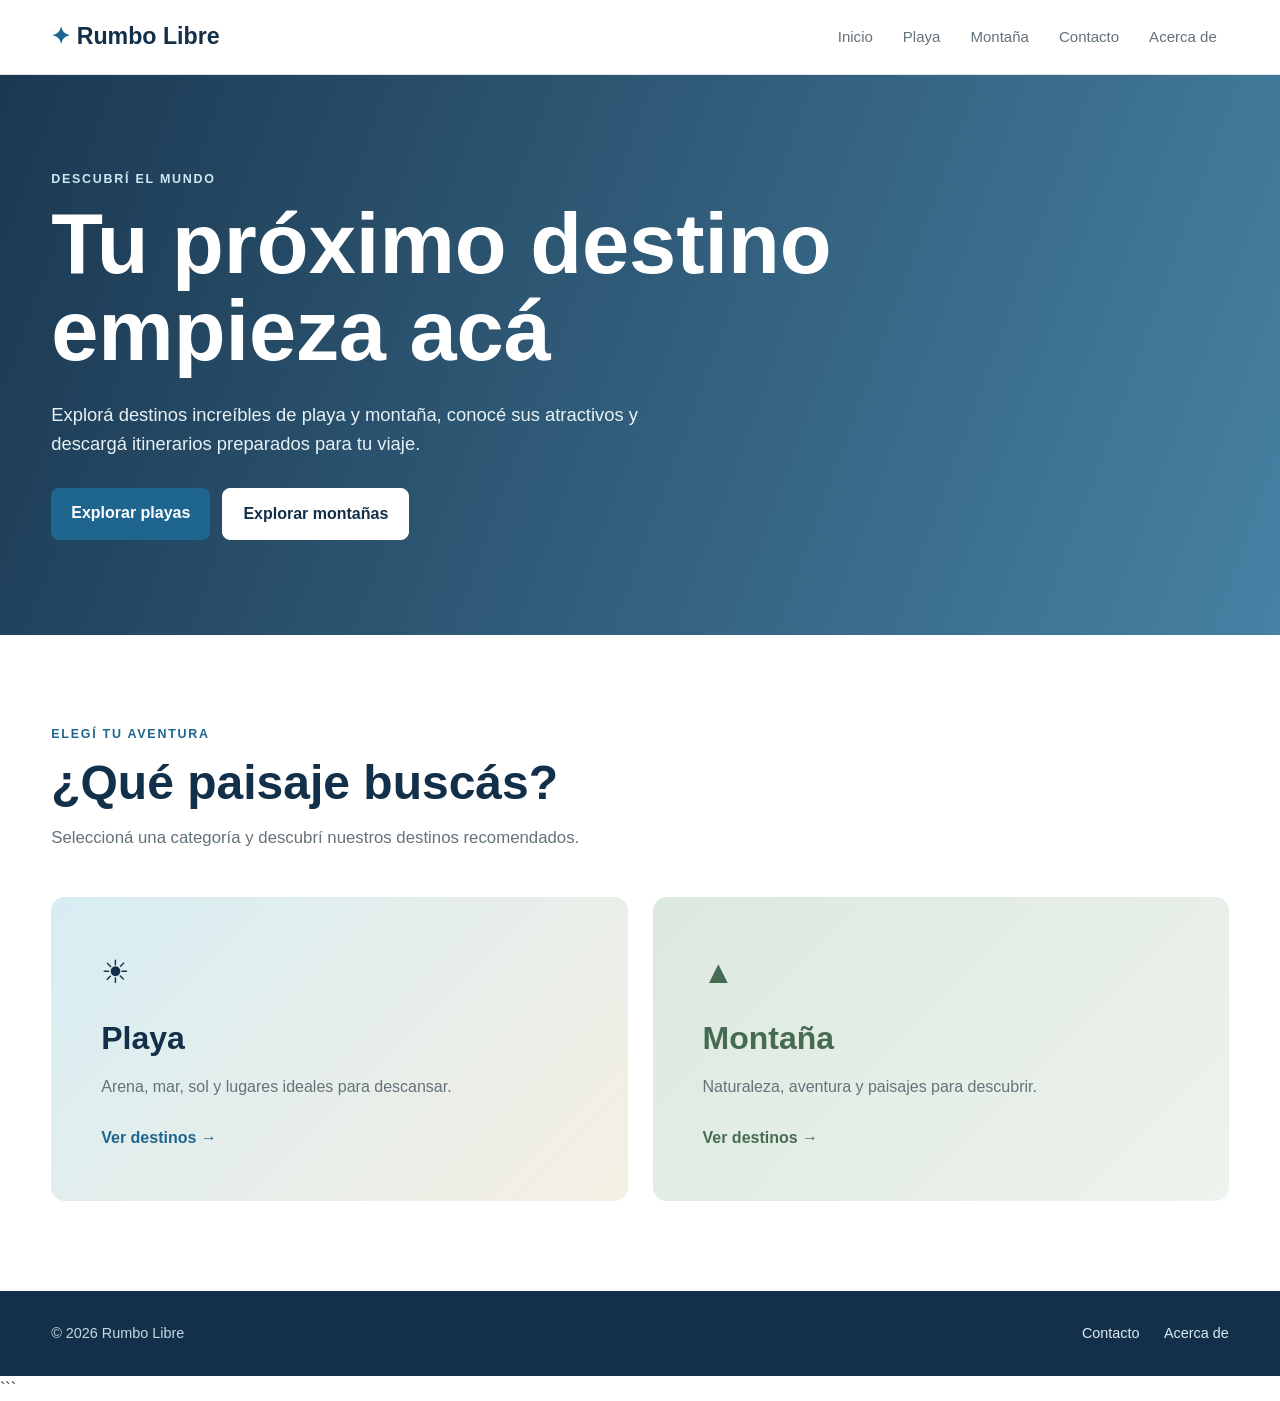
==== ChatGPT/turismo/index.html @ 8d8e6412 "Paginas de iAs finalizadas" ====
<!DOCTYPE html>
<html lang="es">
<head>
    <meta charset="UTF-8">
    <meta name="viewport" content="width=device-width, initial-scale=1.0">
    <meta name="description" content="Descubrí destinos turísticos de playa y montaña.">
    <title>Rumbo Libre - Destinos turísticos</title>
    <link rel="stylesheet" href="estilosIA.css">
</head>

<body>

    <header class="encabezado">
        <div class="contenedor">
            <a href="index.html" class="logo">Rumbo Libre</a>

            <nav class="navegacion">
                <a href="index.html">Inicio</a>
                <a href="playa.html">Playa</a>
                <a href="montana.html">Montaña</a>
                <a href="contacto.html">Contacto</a>
                <a href="acerca.html">Acerca de</a>
            </nav>
        </div>
    </header>

    <main>

        <section class="hero">
            <div class="contenedor hero-contenido">
                <p class="etiqueta">DESCUBRÍ EL MUNDO</p>

                <h1>Tu próximo destino<br>empieza acá</h1>

                <p>
                    Explorá destinos increíbles de playa y montaña,
                    conocé sus atractivos y descargá itinerarios
                    preparados para tu viaje.
                </p>

                <div class="botones">
                    <a href="playa.html" class="boton boton-principal">
                        Explorar playas
                    </a>

                    <a href="montana.html" class="boton boton-secundario">
                        Explorar montañas
                    </a>
                </div>
            </div>
        </section>

        <section class="destinos-inicio">
            <div class="contenedor">

                <div class="titulo-seccion">
                    <p class="etiqueta">ELEGÍ TU AVENTURA</p>
                    <h2>¿Qué paisaje buscás?</h2>
                    <p>
                        Seleccioná una categoría y descubrí nuestros
                        destinos recomendados.
                    </p>
                </div>

                <div class="categorias">

                    <a href="playa.html" class="categoria tarjeta-playa">
                        <div class="categoria-contenido">
                            <span class="categoria-icono">☀</span>
                            <h3>Playa</h3>
                            <p>
                                Arena, mar, sol y lugares ideales
                                para descansar.
                            </p>
                            <span class="categoria-link">
                                Ver destinos →
                            </span>
                        </div>
                    </a>

                    <a href="montana.html" class="categoria tarjeta-montana">
                        <div class="categoria-contenido">
                            <span class="categoria-icono">▲</span>
                            <h3>Montaña</h3>
                            <p>
                                Naturaleza, aventura y paisajes
                                para descubrir.
                            </p>
                            <span class="categoria-link">
                                Ver destinos →
                            </span>
                        </div>
                    </a>

                </div>

            </div>
        </section>

    </main>

    <footer class="pie">
        <div class="contenedor pie-contenido">
            <p>© 2026 Rumbo Libre</p>

            <div>
                <a href="contacto.html">Contacto</a>
                <a href="acerca.html">Acerca de</a>
            </div>
        </div>
    </footer>

</body>
</html>
```
---- ChatGPT/turismo/estilosIA.css ----
/* =========================================================
   RUMBO LIBRE
   Hoja de estilos principal
   ========================================================= */


/* =========================================================
   VARIABLES
   ========================================================= */

:root {

    --azul-profundo: #12304a;

    --azul: #1e668f;

    --celeste: #e8f4f8;

    --verde: #476b52;

    --verde-claro: #edf3ed;

    --arena: #f5efe3;

    --blanco: #ffffff;

    --texto: #263238;

    --texto-suave: #64727a;

    --borde: #dce4e7;

    --sombra:
        0 10px 30px rgba(18, 48, 74, 0.10);

    --radio: 14px;

    --ancho: 1180px;
}



/* =========================================================
   RESET
   ========================================================= */

* {

    box-sizing: border-box;

    margin: 0;

    padding: 0;

}


html {

    scroll-behavior: smooth;

}


body {

    font-family:
        Arial,
        Helvetica,
        sans-serif;

    background-color: var(--blanco);

    color: var(--texto);

    line-height: 1.6;

}


img {

    display: block;

    max-width: 100%;

}


a {

    color: inherit;

    text-decoration: none;

}


button,
input,
textarea {

    font: inherit;

}



/* =========================================================
   ELEMENTOS GENERALES
   ========================================================= */

.contenedor {

    width: min(92%, var(--ancho));

    margin: 0 auto;

}


.etiqueta {

    color: var(--azul);

    font-size: 0.78rem;

    font-weight: bold;

    letter-spacing: 0.14em;

    margin-bottom: 10px;

}


.boton {

    display: inline-block;

    border: none;

    border-radius: 8px;

    cursor: pointer;

    font-weight: bold;

    padding: 12px 20px;

    text-align: center;

    transition:
        transform 0.2s ease,
        box-shadow 0.2s ease,
        background-color 0.2s ease;

}


.boton:hover {

    transform: translateY(-2px);

    box-shadow:
        0 7px 18px rgba(18, 48, 74, 0.18);

}


.boton-principal {

    background-color: var(--azul);

    color: var(--blanco);

}


.boton-principal:hover {

    background-color: var(--azul-profundo);

}


.boton-secundario {

    background-color: var(--blanco);

    border: 1px solid var(--blanco);

    color: var(--azul-profundo);

}


.boton-secundario:hover {

    background-color: var(--arena);

}



/* =========================================================
   ENLACES DE ITINERARIO
   ========================================================= */

.enlace-itinerario {

    color: var(--azul);

    font-size: 0.9rem;

    font-weight: bold;

    text-decoration: underline;

}


.enlace-itinerario:hover {

    color: var(--azul-profundo);

}



/* =========================================================
   HEADER / NAVEGACIÓN
   ========================================================= */

.encabezado {

    background-color: var(--blanco);

    border-bottom:
        1px solid var(--borde);

    position: relative;

    z-index: 10;

}


.encabezado .contenedor {

    align-items: center;

    display: flex;

    justify-content: space-between;

    min-height: 74px;

    gap: 30px;

}


.logo {

    color: var(--azul-profundo);

    font-size: 1.45rem;

    font-weight: 800;

    white-space: nowrap;

}


.logo::before {

    content: "✦ ";

    color: var(--azul);

}


.navegacion {

    align-items: center;

    display: flex;

    flex-wrap: wrap;

    gap: 6px;

}


.navegacion a {

    border-radius: 7px;

    color: var(--texto-suave);

    font-size: 0.94rem;

    padding: 8px 12px;

    transition:
        color 0.2s ease,
        background-color 0.2s ease;

}


.navegacion a:hover {

    background-color: var(--celeste);

    color: var(--azul-profundo);

}


.navegacion a.activo {

    background-color: var(--azul-profundo);

    color: var(--blanco);

}



/* =========================================================
   HERO
   ========================================================= */

.hero {

    align-items: center;

    background:
        linear-gradient(
            110deg,
            rgba(18, 48, 74, 0.96),
            rgba(30, 102, 143, 0.82)
        );

    color: var(--blanco);

    display: flex;

    min-height: 560px;

}


.hero-contenido {

    max-width: 1180px;

}


.hero .etiqueta {

    color: #cce9f2;

}


.hero h1 {

    font-size:
        clamp(2.7rem, 7vw, 5.3rem);

    line-height: 1.03;

    margin-bottom: 25px;

    max-width: 850px;

}


.hero p:not(.etiqueta) {

    color: #e6f1f5;

    font-size: 1.15rem;

    max-width: 650px;

}


.botones {

    display: flex;

    flex-wrap: wrap;

    gap: 12px;

    margin-top: 30px;

}



/* =========================================================
   CATEGORÍAS
   ========================================================= */

.destinos-inicio {

    padding: 90px 0;

}


.titulo-seccion {

    margin-bottom: 45px;

    max-width: 750px;

}


.titulo-seccion h1,
.titulo-seccion h2 {

    color: var(--azul-profundo);

    font-size:
        clamp(2rem, 4vw, 3rem);

    line-height: 1.15;

    margin-bottom: 15px;

}


.titulo-seccion > p:last-child {

    color: var(--texto-suave);

    font-size: 1.05rem;

}


.categorias {

    display: grid;

    grid-template-columns:
        repeat(2, 1fr);

    gap: 25px;

}


.categoria {

    border-radius: var(--radio);

    min-height: 300px;

    overflow: hidden;

    position: relative;

    transition:
        transform 0.25s ease,
        box-shadow 0.25s ease;

}


.categoria:hover {

    box-shadow: var(--sombra);

    transform: translateY(-5px);

}


.tarjeta-playa {

    background:
        linear-gradient(
            135deg,
            #d7edf3,
            #f5efe3
        );

}


.tarjeta-montana {

    background:
        linear-gradient(
            135deg,
            #dce9df,
            #edf3ed
        );

}


.categoria-contenido {

    display: flex;

    flex-direction: column;

    height: 100%;

    justify-content: center;

    padding: 50px;

}


.categoria-icono {

    color: var(--azul-profundo);

    font-size: 2rem;

    margin-bottom: 15px;

}


.tarjeta-montana .categoria-icono {

    color: var(--verde);

}


.categoria h3 {

    color: var(--azul-profundo);

    font-size: 2rem;

    margin-bottom: 10px;

}


.tarjeta-montana h3 {

    color: var(--verde);

}


.categoria p {

    color: var(--texto-suave);

    max-width: 450px;

}


.categoria-link {

    color: var(--azul);

    font-weight: bold;

    margin-top: 25px;

}


.tarjeta-montana .categoria-link {

    color: var(--verde);

}



/* =========================================================
   CABECERA DE CATEGORÍAS
   ========================================================= */

.cabecera-categoria {

    color: var(--blanco);

    padding: 90px 0;

}


.playa-header {

    background:
        linear-gradient(
            120deg,
            var(--azul-profundo),
            var(--azul)
        );

}


.montana-header {

    background:
        linear-gradient(
            120deg,
            #304c39,
            var(--verde)
        );

}


.cabecera-categoria .etiqueta {

    color: #d8edf3;

}


.montana-header .etiqueta {

    color: #dce9df;

}


.cabecera-categoria h1 {

    font-size:
        clamp(2.4rem, 6vw, 4rem);

    line-height: 1.1;

    margin-bottom: 15px;

}


.cabecera-categoria p:last-child {

    color: #e4eef2;

    font-size: 1.1rem;

    max-width: 650px;

}



/* =========================================================
   DESTINOS
   ========================================================= */

.lista-destinos {

    padding: 75px 0 100px;

}


.grid-destinos {

    display: grid;

    grid-template-columns:
        repeat(3, 1fr);

    gap: 28px;

}


.destino {

    background-color: var(--blanco);

    border:
        1px solid var(--borde);

    border-radius: var(--radio);

    box-shadow:
        0 5px 18px rgba(18, 48, 74, 0.06);

    overflow: hidden;

    transition:
        transform 0.25s ease,
        box-shadow 0.25s ease;

}


.destino:hover {

    box-shadow: var(--sombra);

    transform: translateY(-5px);

}


.destino img {

    aspect-ratio: 16 / 10;

    object-fit: cover;

    width: 100%;

}


.destino-contenido {

    padding: 25px;

}


.destino-categoria {

    color: var(--azul);

    font-size: 0.72rem;

    font-weight: bold;

    letter-spacing: 0.12em;

}


.destino h2 {

    color: var(--azul-profundo);

    font-size: 1.6rem;

    line-height: 1.2;

    margin: 7px 0 12px;

}


.destino p {

    color: var(--texto-suave);

    font-size: 0.95rem;

    margin-bottom: 18px;

}



/* =========================================================
   PÁGINAS SIMPLES
   ========================================================= */

.pagina-simple {

    min-height:
        calc(100vh - 150px);

    padding: 80px 0 100px;

}



/* =========================================================
   FORMULARIO
   ========================================================= */

.formulario-contenedor {

    background-color: var(--celeste);

    border-radius: var(--radio);

    max-width: 760px;

    padding: 35px;

}


.formulario {

    display: flex;

    flex-direction: column;

    gap: 22px;

}


.campo {

    display: flex;

    flex-direction: column;

    gap: 8px;

}


.campo label {

    color: var(--azul-profundo);

    font-size: 0.92rem;

    font-weight: bold;

}


.campo input,
.campo textarea {

    background-color: var(--blanco);

    border:
        1px solid var(--borde);

    border-radius: 8px;

    color: var(--texto);

    outline: none;

    padding: 13px 15px;

    transition:
        border-color 0.2s ease,
        box-shadow 0.2s ease;

}


.campo input:focus,
.campo textarea:focus {

    border-color: var(--azul);

    box-shadow:
        0 0 0 3px
        rgba(30, 102, 143, 0.12);

}


.campo textarea {

    min-height: 150px;

    resize: vertical;

}


.formulario .boton {

    align-self: flex-start;

}



/* =========================================================
   ACERCA DE
   ========================================================= */

.acerca-grid {

    align-items: start;

    display: grid;

    grid-template-columns:
        1.5fr 1fr;

    gap: 60px;

}


.acerca-texto h2 {

    color: var(--azul-profundo);

    font-size: 1.8rem;

    margin-bottom: 20px;

}


.acerca-texto p {

    color: var(--texto-suave);

    margin-bottom: 18px;

}


.acerca-datos {

    display: grid;

    grid-template-columns:
        repeat(3, 1fr);

    gap: 15px;

}


.dato {

    background-color: var(--arena);

    border-radius: var(--radio);

    padding: 25px 15px;

    text-align: center;

}


.dato strong {

    color: var(--azul-profundo);

    display: block;

    font-size: 1.8rem;

}


.dato span {

    color: var(--texto-suave);

    font-size: 0.85rem;

}



/* =========================================================
   FOOTER
   ========================================================= */

.pie {

    background-color: var(--azul-profundo);

    color: var(--blanco);

}


.pie-contenido {

    align-items: center;

    display: flex;

    justify-content: space-between;

    min-height: 85px;

}


.pie p {

    color: #c8d7df;

    font-size: 0.9rem;

}


.pie a {

    color: #dce9ef;

    font-size: 0.9rem;

    margin-left: 20px;

}


.pie a:hover {

    text-decoration: underline;

}



/* =========================================================
   RESPONSIVE - TABLET
   ========================================================= */

@media (max-width: 900px) {

    .encabezado .contenedor {

        align-items: flex-start;

        flex-direction: column;

        gap: 10px;

        padding: 17px 0;

    }


    .navegacion {

        width: 100%;

    }


    .navegacion a {

        padding: 7px 9px;

    }


    .grid-destinos {

        grid-template-columns:
            repeat(2, 1fr);

    }


    .acerca-grid {

        grid-template-columns: 1fr;

        gap: 35px;

    }

}



/* =========================================================
   RESPONSIVE - MOBILE
   ========================================================= */

@media (max-width: 600px) {

    .contenedor {

        width: min(90%, var(--ancho));

    }


    .encabezado .contenedor {

        min-height: auto;

    }


    .logo {

        font-size: 1.3rem;

    }


    .navegacion {

        gap: 3px;

    }


    .navegacion a {

        font-size: 0.82rem;

        padding: 6px 7px;

    }


    .hero {

        min-height: 520px;

    }


    .hero h1 {

        font-size: 2.65rem;

    }


    .hero p:not(.etiqueta) {

        font-size: 1rem;

    }


    .botones {

        flex-direction: column;

    }


    .botones .boton {

        width: 100%;

    }


    .destinos-inicio {

        padding: 65px 0;

    }


    .categorias {

        grid-template-columns: 1fr;

    }


    .categoria-contenido {

        padding: 35px;

    }


    .cabecera-categoria {

        padding: 65px 0;

    }


    .cabecera-categoria h1 {

        font-size: 2.5rem;

    }


    .lista-destinos {

        padding: 55px 0 70px;

    }


    .grid-destinos {

        grid-template-columns: 1fr;

    }


    .pagina-simple {

        padding: 60px 0 70px;

    }


    .titulo-seccion h1,
    .titulo-seccion h2 {

        font-size: 2.2rem;

    }


    .formulario-contenedor {

        padding: 22px;

    }


    .formulario .boton {

        width: 100%;

    }


    .acerca-datos {

        grid-template-columns: 1fr;

    }


    .pie-contenido {

        align-items: flex-start;

        flex-direction: column;

        gap: 12px;

        justify-content: center;

        padding: 20px 0;

    }


    .pie a {

        margin-left: 0;

        margin-right: 15px;

    }

}
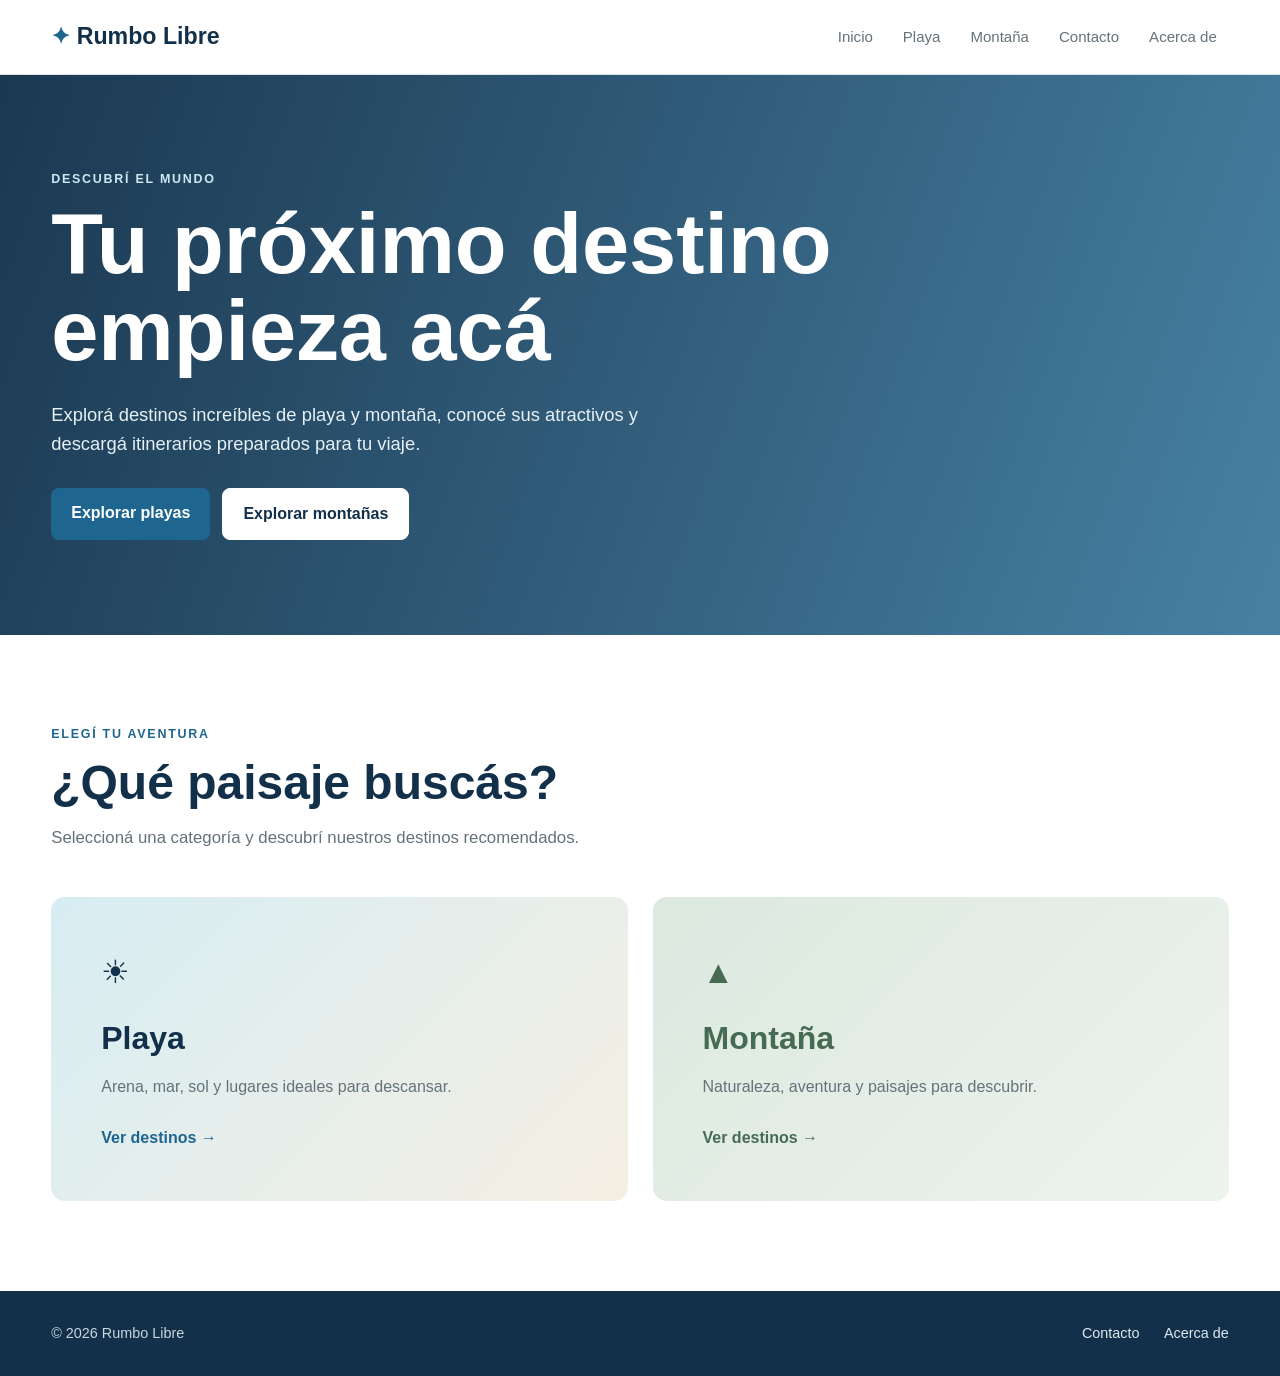
==== commit 33712b64: "correcciones de copiado" ====
--- a/ChatGPT/turismo/index.html
+++ b/ChatGPT/turismo/index.html
@@ -113,4 +113,3 @@
 
 </body>
 </html>
-```
